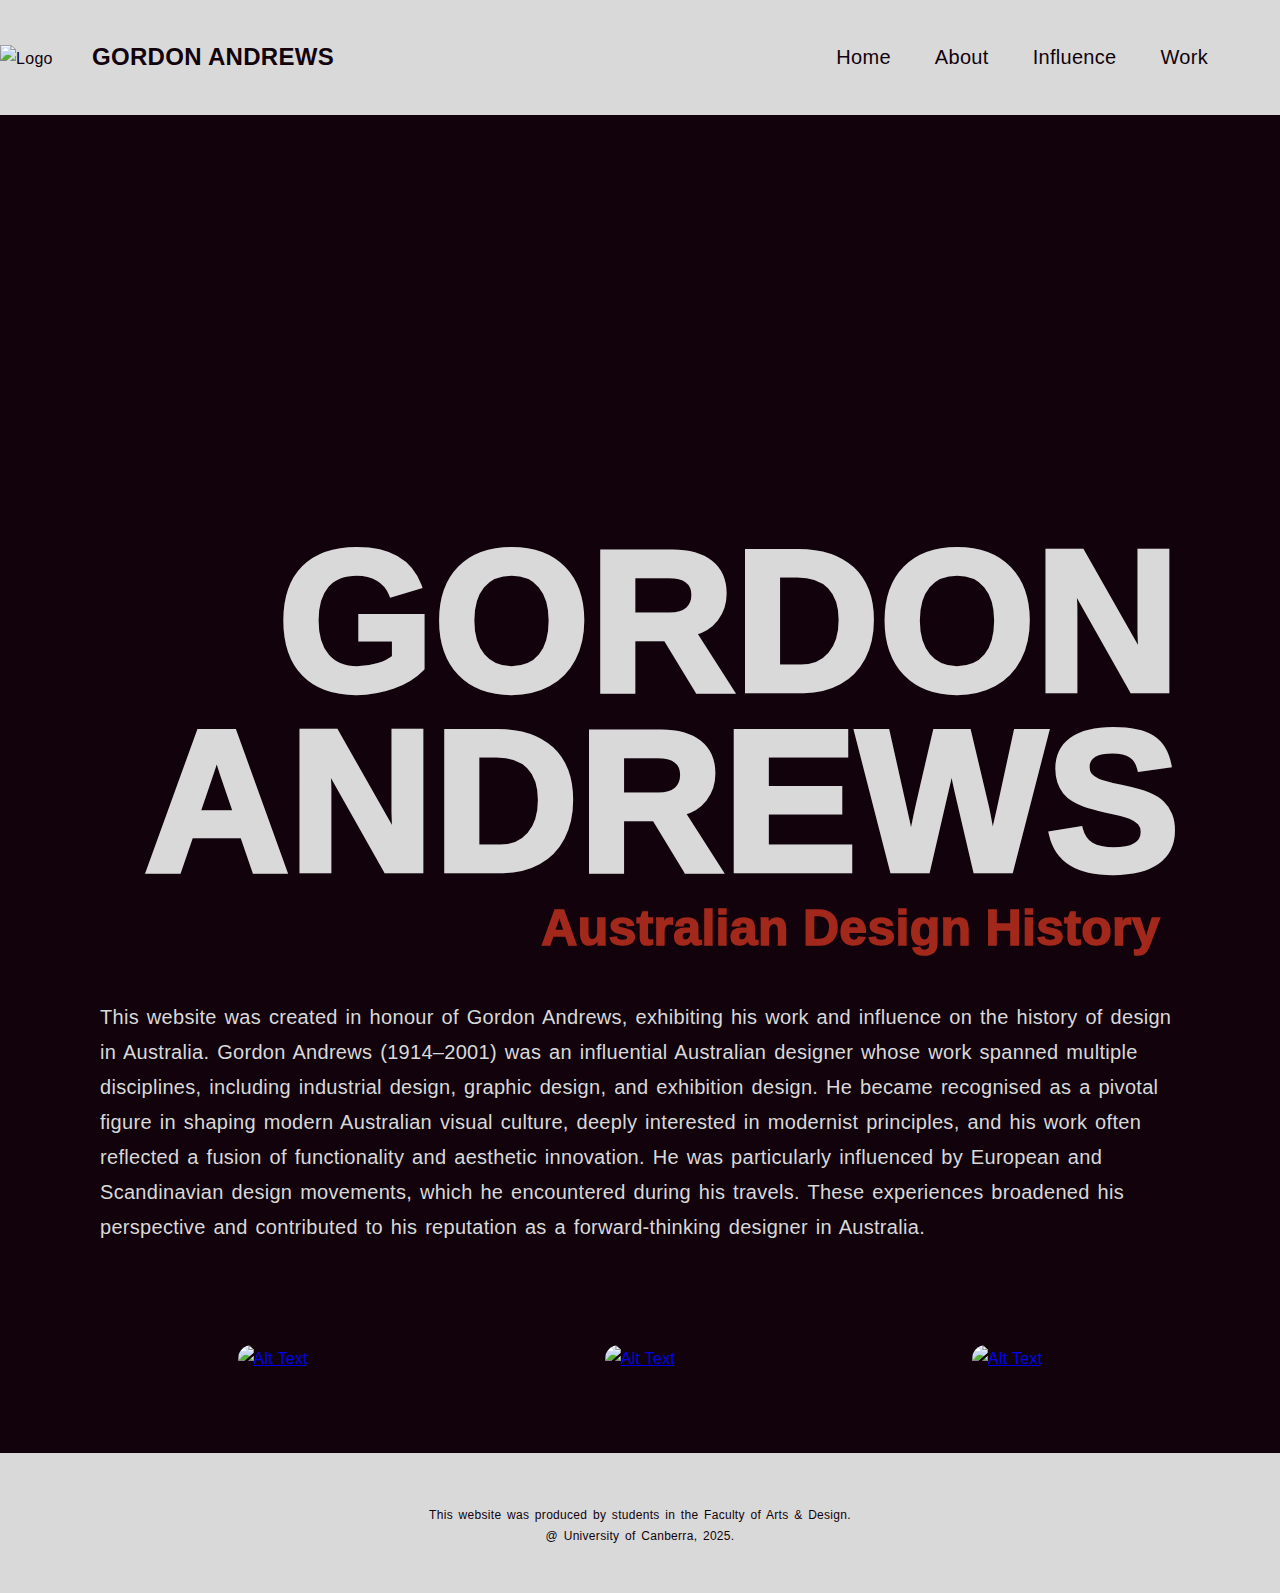
==== index.html @ c5246093 "Update index.html" ====
<!DOCTYPE html>
<html lang="en">
<head>
    <meta charset="utf-8">
    <meta name="viewport" content="width=device-width, initial-scale=1.0">
    <title>Gordon Andrews</title>

    <link rel="stylesheet" type="text/css" href="index.css">
    <script src="index.js"></script>
    <link rel="icon" type="image/x-icon" href="images/favicon.ico">
</head>

<body>

    <header>
        <img class="logo"
        width="10%"
        alt="Logo"
        src="images/logo-01.png"/>
        
        <h2>GORDON ANDREWS</h2>
    <nav>
        <ul>
            <li><a href="index.html">Home</a></li>
            <li><a href="about.html">About</a></li>
            <li><a href="influence.html">Influence</a></li>
            <li><a href="work.html">Work</a></li>
    </nav>
    </header>

    <main>
        <div class="hero">
            <img src="images/banner image.png" alt="Close-up of Australian $20 Note" class="hero-img">
            <h1>GORDON ANDREWS</h1>
            <h3>Australian Design History</h3>
        </div>

        <p>This website was created in honour of Gordon Andrews, exhibiting his work and influence on the history of design in Australia.
            Gordon Andrews (1914–2001) was an influential Australian designer whose work spanned multiple disciplines, including industrial design, graphic design, and exhibition design. He became recognised as a pivotal figure in shaping modern Australian visual culture, deeply interested in modernist principles, and his work often reflected a fusion of functionality and aesthetic innovation. He was particularly influenced by European and Scandinavian design movements, which he encountered during his travels. These experiences broadened his perspective and contributed to his reputation as a forward-thinking designer in Australia.</p>

        <!-- Thumbnails: -->
      <div class="thumbnail-grid">
        <div class="thumbnail-1">
          <figure>
            <figcaption>
              <a href="about.html">
                <img
                  src="images/20 button-01.png"
                  alt="Alt Text"
                  height="200px";
              /></a>
            </figcaption>
          </figure>
        </div>

        <div class="thumbnail-2">
          <figure>
            <figcaption>
              <a href="influence.html"
                ><img
                  src="images/5 button-01.png"
                  alt="Alt Text"
                  height="200px";
              /></a>
            </figcaption>
          </figure>
        </div>

        <div class="thumbnail-3">
          <figure>
            <figcaption>
              <a href="work.html">
                <img
                  src="images/10 button-01.png"
                  alt="Alt Text"
                  height="200px";
              /></a>
            </figcaption>
          </figure>
        </div>
      </div>

    </main>

    <footer>
        <div class="footer-content">
        <p>This website was produced by students in the Faculty of Arts & Design.</p> <p>@ University of Canberra, 2025.</p>
        </div>
    </footer>

</body>
</html>
---- index.css ----
* {
  margin: 0;
  padding: 0;
  box-sizing: border-box;
  font-family: 'Inter', sans-serif;
}

body {
  background-color: #11020B;
  color: #D9D9D9;
  font-size: 16px;
  line-height: 1.75;
  letter-spacing: 0.3px;
  display: flex;
  flex-direction: column;
}

header {
  display: flex;
  gap: 0px;
  align-items: center;
  justify-content: space-between;
  text-decoration: none;
  position: fixed;
  top: 0;
  background-color: #D9D9D9;
  color: #11020B;
  width: 100%;
  z-index: 10;
  padding: 10px 30px; /* Add some padding to header */
}

header h2 {
  align-items: left;
  text-align: left;
  flex-grow: 2;
  padding-bottom: 2px;
  margin-left: -30px;
}

.logo {
  padding: 0px;
  margin: 0px;
  margin-left: -30px;
  padding-top: 2px;
}

header li {
  align-items: right;
}

ul {
  display: flex;
  gap: 20px;
  list-style: none; 
  padding: 30px;
  font-size: 20px;
}

header a {
  text-decoration: none;
  color: #11020B;
  padding: 6px 12px;
}

header a:visited {
  color: #11020B;
}

header a:hover {
  color: #D9D9D9;
  transition: color ease 0.5s;
  text-decoration: none;
  background-color: #A3281C;
  border-radius: 14px;
  padding: 6px 12px;
}

.hero {
  position: relative;
  width: 100%;
  height: 100vh;
}

.hero-img {
  width: 100%;
  height: 92%;
  top: 0;
  object-fit: cover;
}

h1 {
  font-weight: 1000;
  font-size: 200px;
  line-height: 180px;
  text-align: right;
  margin: 0;
  margin-right: 100px;
  padding: 0;
  position: absolute;
  top: 79%;
  right: 0px;
  transform: translateY(-50%);
  color: #D9D9D9;
  z-index: 5; 
}

h3 {
  font-size: 50px;
  font-weight: 1000;
  text-align: right;
  position: absolute;
  top: calc(85% + 120px);
  right: 20px;
  color: #A3281C;
  z-index: 5;
  margin-right: 100px;
}

p{
  padding: 100px;
  font-size: 20px;
  word-spacing: 2px;
}

footer {
  background-color: #D9D9D9;
  color: #11020B;
  text-align: center;  
  padding: 20px; 
  position: relative;
  bottom: 0;
  width: 100%;  
  font-size: 14px; 
  z-index: 10;
  min-height: 140px;
}

footer p{
  padding: 0px;
  text-align: center; 
  font-size: 12px;
  line-height:auto;
}

.footer-content {
  padding: 32px;
}

html, body {
  height: 100%;
}

main {
  padding-bottom: 80px;
  flex-grow: 1;
}

.thumbnail-grid {
  display: flex;
  justify-content: space-between;
  align-items: stretch;
  padding: 0 100px;
  gap: 20px; 
  margin-top: 0px;
  padding-top: 0px;
}

.thumbnail-1, .thumbnail-3 {
  width: 32%;
  display: flex;
  justify-content: center;
  align-items: center;
  padding: 0;
  margin: 0;
}

.thumbnail-2 {
  width: 32%;
  display: flex;
  justify-content: center;
  align-items: center;
  padding: 0;
  margin: 0;
  height: 87%;
}

.thumbnail-1 img, .thumbnail-2 img, .thumbnail-3 img {
  width: 100%; 
  height: 100%;
  object-fit: cover;
  border-radius: 20px;
}
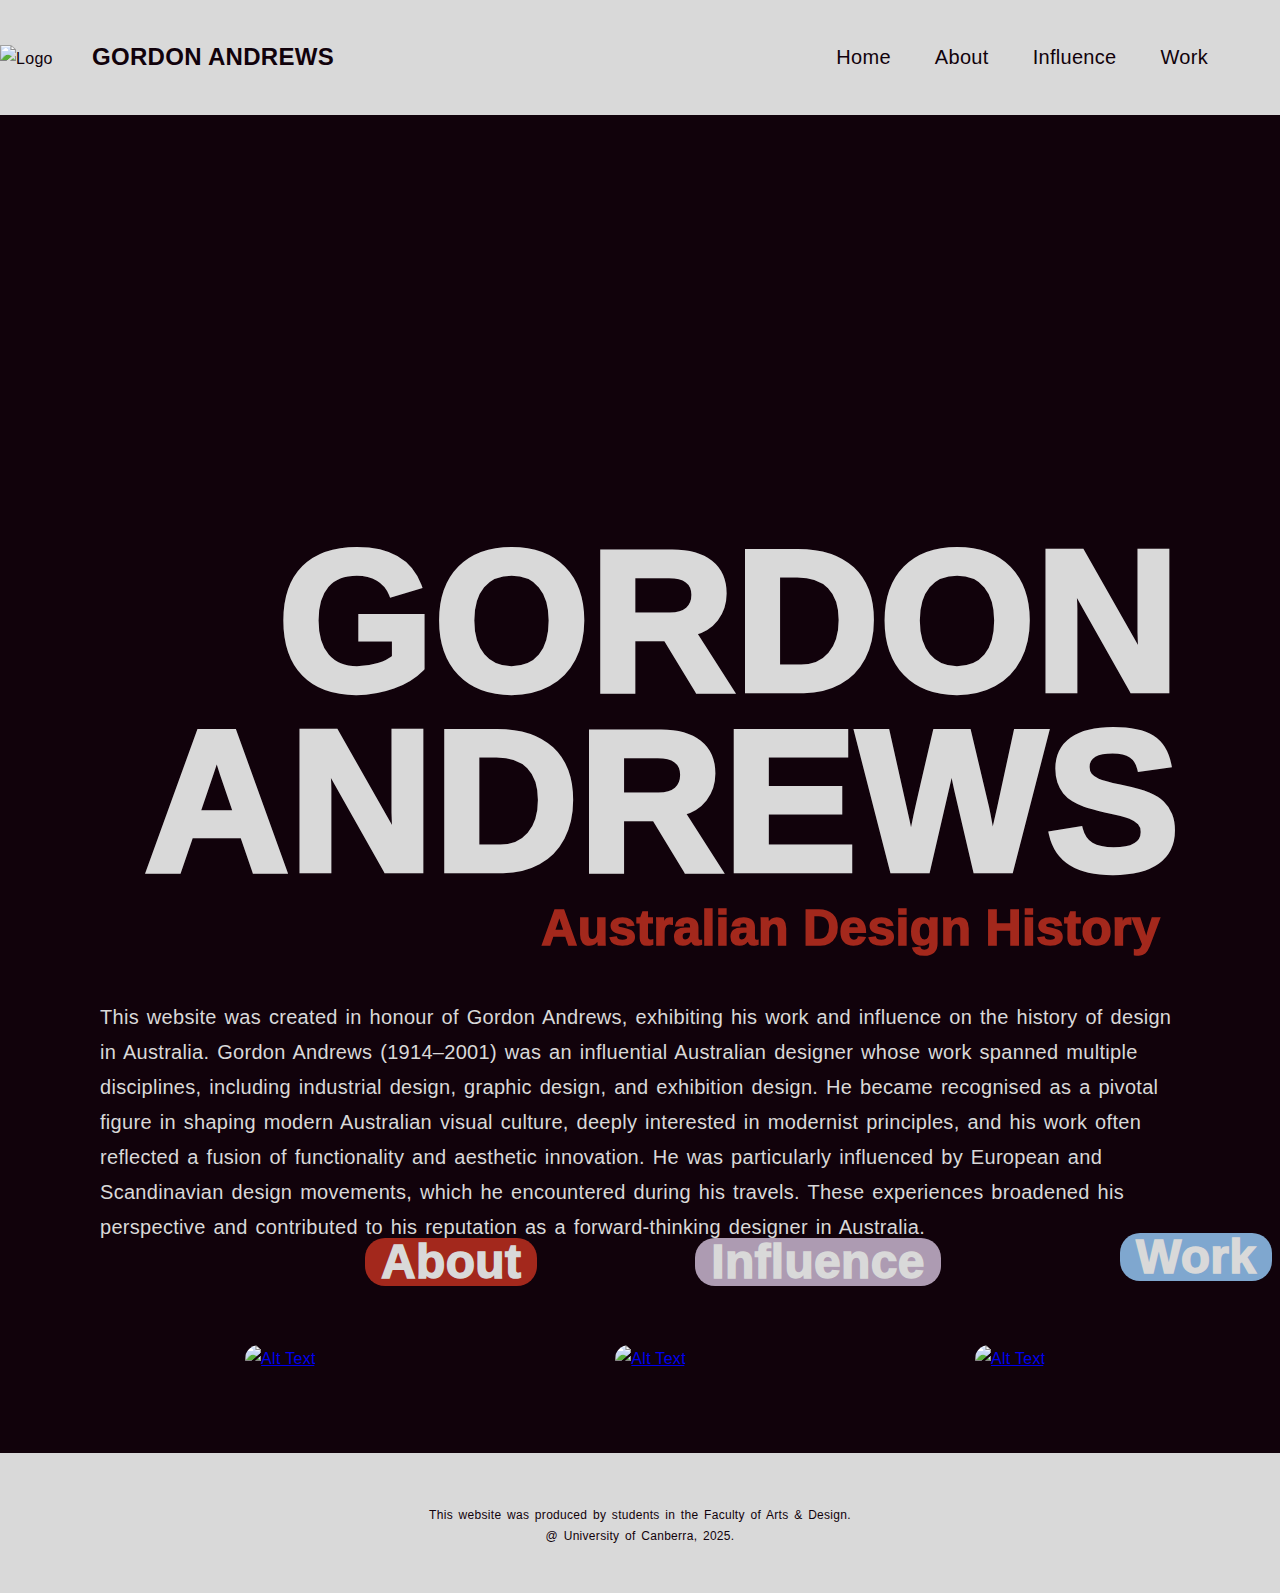
==== commit c92805b9: "Update index.html" ====
--- a/index.html
+++ b/index.html
@@ -12,21 +12,29 @@
 
 <body>
 
-    <header>
-        <img class="logo"
-        width="10%"
-        alt="Logo"
-        src="images/logo-01.png"/>
-        
-        <h2>GORDON ANDREWS</h2>
+  
+  <header>
+    <img class="logo" width="10%" alt="Logo" src="images/logo-01.png"/>
+    <h2>GORDON ANDREWS</h2>
+
+    <!-- Hamburger Menu Button -->
+    <button class="hamburger-menu" aria-label="Menu">
+        ☰
+    </button>
+
     <nav>
-        <ul>
+        <ul class="nav-links">
             <li><a href="index.html">Home</a></li>
             <li><a href="about.html">About</a></li>
             <li><a href="influence.html">Influence</a></li>
             <li><a href="work.html">Work</a></li>
+        </ul>
     </nav>
-    </header>
+</header>
+
+<!-- Link to the external menu script -->
+<script src="menu.js"></script>
+
 
     <main>
         <div class="hero">
@@ -41,43 +49,31 @@
         <!-- Thumbnails: -->
       <div class="thumbnail-grid">
         <div class="thumbnail-1">
-          <figure>
-            <figcaption>
+            <figure>
               <a href="about.html">
-                <img
-                  src="images/20 button-01.png"
-                  alt="Alt Text"
-                  height="200px";
-              /></a>
-            </figcaption>
-          </figure>
-        </div>
-
-        <div class="thumbnail-2">
-          <figure>
-            <figcaption>
-              <a href="influence.html"
-                ><img
-                  src="images/5 button-01.png"
-                  alt="Alt Text"
-                  height="200px";
-              /></a>
-            </figcaption>
-          </figure>
-        </div>
-
-        <div class="thumbnail-3">
-          <figure>
-            <figcaption>
+                <img src="images/20 button-01.png" alt="Alt Text" height="200px">
+              </a>
+              <div class="thumbnail-text1">About</div>
+            </figure>
+          </div>
+          
+          <div class="thumbnail-2">
+            <figure>
+              <a href="influence.html">
+                <img src="images/5 button-01.png" alt="Alt Text" height="200px">
+              </a>
+              <div class="thumbnail-text2">Influence</div>
+            </figure>
+          </div>
+          
+          <div class="thumbnail-3">
+            <figure>
               <a href="work.html">
-                <img
-                  src="images/10 button-01.png"
-                  alt="Alt Text"
-                  height="200px";
-              /></a>
-            </figcaption>
-          </figure>
-        </div>
+                <img src="images/10 button-01.png" alt="Alt Text" height="200px">
+              </a>
+              <div class="thumbnail-text3">Work</div>
+            </figure>
+          </div>          
       </div>
 
     </main>
--- a/index.css
+++ b/index.css
@@ -27,7 +27,7 @@
   color: #11020B;
   width: 100%;
   z-index: 10;
-  padding: 10px 30px; /* Add some padding to header */
+  padding: 10px 30px;
 }
 
 header h2 {
@@ -117,7 +117,7 @@
   margin-right: 100px;
 }
 
-p{
+p {
   padding: 100px;
   font-size: 20px;
   word-spacing: 2px;
@@ -136,11 +136,11 @@
   min-height: 140px;
 }
 
-footer p{
+footer p {
   padding: 0px;
   text-align: center; 
   font-size: 12px;
-  line-height:auto;
+  line-height: auto;
 }
 
 .footer-content {
@@ -166,7 +166,16 @@
   padding-top: 0px;
 }
 
-.thumbnail-1, .thumbnail-3 {
+.thumbnail-1 {
+  width: 34%;
+  display: flex;
+  justify-content: center;
+  align-items: center;
+  padding: 0;
+  margin: 0;
+}
+
+.thumbnail-3 {
   width: 32%;
   display: flex;
   justify-content: center;
@@ -190,5 +199,116 @@
   height: 100%;
   object-fit: cover;
   border-radius: 20px;
-}
-
+  transition: transform 0.3s ease-in-out;
+}
+
+.thumbnail-1:hover img, 
+.thumbnail-2:hover img, 
+.thumbnail-3:hover img {
+  transform: scale(1.05);
+}
+
+.thumbnail-text1 {
+  position: absolute;
+  transform: translate(120px, -135px);
+  color: #D9D9D9; 
+  font-size: 48px;
+  font-weight: 1000;
+  text-align: center;
+  pointer-events: none;
+  z-index: 10;
+  background-color: #A3281C;
+  border-radius: 20px;
+  padding: 16px;
+  line-height: 16px;
+}
+
+.thumbnail-text2 {
+  position: absolute;
+  transform: translate(80px, -135px);
+  color: #D9D9D9; 
+  font-size: 48px;
+  font-weight: 1000;
+  text-align: center;
+  pointer-events: none;
+  z-index: 10;
+  background-color: #AD9BB2;
+  border-radius: 20px;
+  padding: 16px;
+  line-height: 16px;
+}
+
+.thumbnail-text3 {
+  position: absolute;
+  transform: translate(145px, -140px);
+  color: #D9D9D9; 
+  font-size: 48px;
+  font-weight: 1000;
+  text-align: center;
+  pointer-events: none;
+  z-index: 10;
+  background-color: #7FA7CF;
+  border-radius: 20px;
+  padding: 16px;
+  line-height: 16px;
+}
+
+.hamburger-menu {
+  display: none;
+}
+
+/* ------------------------------------ MOBILE VIEW BELOW ----------------------------------------------- */
+
+@media screen and (max-width: 768px) {
+  .nav-links {
+      display: none;
+      flex-direction: column;
+      position: absolute;
+      top: 60px;
+      right: 0;
+      background-color: #D9D9D9;
+      width: 100%;
+      text-align: center;
+      padding: 10px 0;
+  }
+
+  .nav-links.active {
+      display: flex;
+  }
+
+  .hamburger-menu {
+      display: block;
+      font-size: 30px;
+      background: none;
+      border: none;
+      cursor: pointer;
+      color: #11020B;
+      position: absolute;
+      top: 5px;
+      right: 30px;
+      width: 35px;
+      height: 25px;
+  }
+
+  nav ul {
+      flex-direction: column;
+      padding: 0;
+  }
+
+  nav li {
+      padding: 15px 0;
+  }
+
+  header {
+    padding: 10px 20px;
+  }
+
+  header h2 {
+    font-size: 18px;
+    margin-left: 0;
+  }
+
+  .logo {
+    margin-left: 10px;
+  }
+}
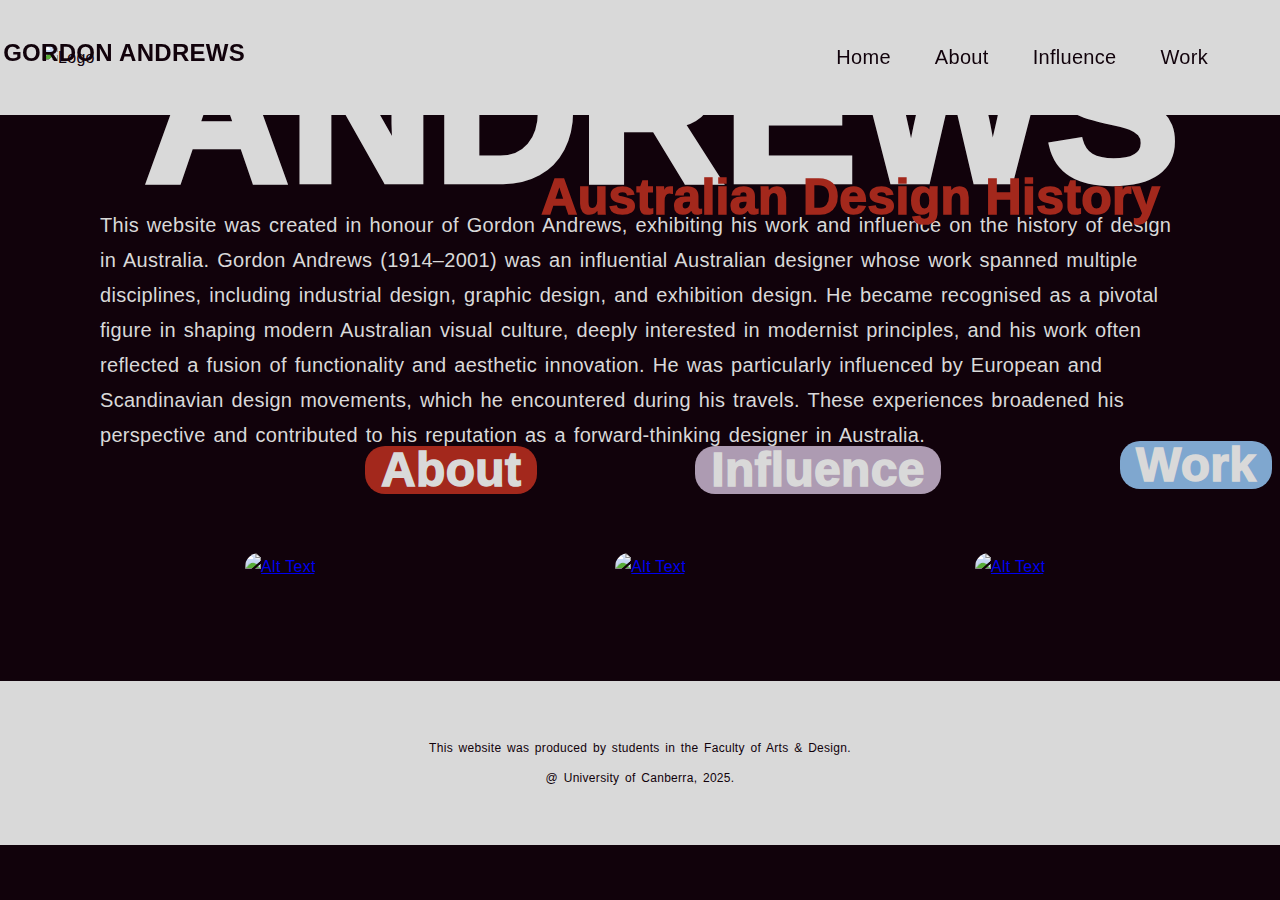
==== commit dbed0de0: "Update index.html" ====
--- a/index.html
+++ b/index.html
@@ -12,10 +12,16 @@
 
 <body>
 
+
+  <header>
   
-  <header>
-    <img class="logo" width="10%" alt="Logo" src="images/logo-01.png"/>
-    <h2>GORDON ANDREWS</h2>
+    <a href="index.html" class="logo-link">
+      <img class="logo" src="images/logo-01.png" alt="Logo">
+  </a>
+  <a href="index.html" class="logo-text-link">
+      <h2>GORDON ANDREWS</h2>
+  </a>
+  
 
     <!-- Hamburger Menu Button -->
     <button class="hamburger-menu" aria-label="Menu">
@@ -43,9 +49,15 @@
             <h3>Australian Design History</h3>
         </div>
 
+
+
+
         <p>This website was created in honour of Gordon Andrews, exhibiting his work and influence on the history of design in Australia.
             Gordon Andrews (1914–2001) was an influential Australian designer whose work spanned multiple disciplines, including industrial design, graphic design, and exhibition design. He became recognised as a pivotal figure in shaping modern Australian visual culture, deeply interested in modernist principles, and his work often reflected a fusion of functionality and aesthetic innovation. He was particularly influenced by European and Scandinavian design movements, which he encountered during his travels. These experiences broadened his perspective and contributed to his reputation as a forward-thinking designer in Australia.</p>
 
+
+
+            
         <!-- Thumbnails: -->
       <div class="thumbnail-grid">
         <div class="thumbnail-1">
--- a/index.css
+++ b/index.css
@@ -11,8 +11,7 @@
   font-size: 16px;
   line-height: 1.75;
   letter-spacing: 0.3px;
-  display: flex;
-  flex-direction: column;
+  
 }
 
 header {
@@ -30,24 +29,27 @@
   padding: 10px 30px;
 }
 
+
+
+.logo {
+  width: 100px;
+  cursor: pointer;
+  margin-left: 0;
+}
+
 header h2 {
-  align-items: left;
+  margin-left: 20px;
   text-align: left;
-  flex-grow: 2;
-  padding-bottom: 2px;
-  margin-left: -30px;
-}
-
-.logo {
-  padding: 0px;
-  margin: 0px;
-  margin-left: -30px;
-  padding-top: 2px;
-}
-
-header li {
-  align-items: right;
-}
+  font-size: 24px;
+  font-weight: bold;
+}
+
+
+.logo-link {
+  display: flex;
+  align-items: center;
+}
+
 
 ul {
   display: flex;
@@ -67,7 +69,7 @@
   color: #11020B;
 }
 
-header a:hover {
+.nav-links a:hover {
   color: #D9D9D9;
   transition: color ease 0.5s;
   text-decoration: none;
@@ -76,16 +78,45 @@
   padding: 6px 12px;
 }
 
+.logo {
+  width: 100px;
+  cursor: pointer;
+  display: block;
+}
+
+.logo-text-link {
+  text-decoration: none;
+  margin-left: -700px;
+  margin-bottom: 10px;
+}
+
+header h2 {
+  margin: 0;
+  font-size: 24px;
+  font-weight: bold;
+  cursor: pointer
+}
+
+header a:hover h2, .logo-link:hover {
+  color: #A3281C;
+  background-color: #D9D9D9;
+}
+
+header li {
+  align-items: right;
+}
+
+
 .hero {
   position: relative;
   width: 100%;
-  height: 100vh;
+  height: 100%;
 }
 
 .hero-img {
   width: 100%;
-  height: 92%;
-  top: 0;
+  height: 620px;
+  top: -10px;
   object-fit: cover;
 }
 
@@ -110,7 +141,7 @@
   font-weight: 1000;
   text-align: right;
   position: absolute;
-  top: calc(85% + 120px);
+  top: calc(85% + 130px);
   right: 20px;
   color: #A3281C;
   z-index: 5;
@@ -121,6 +152,7 @@
   padding: 100px;
   font-size: 20px;
   word-spacing: 2px;
+  margin-top: 80px;
 }
 
 footer {
@@ -128,19 +160,21 @@
   color: #11020B;
   text-align: center;  
   padding: 20px; 
+  margin-top: 100px;
   position: relative;
   bottom: 0;
   width: 100%;  
   font-size: 14px; 
   z-index: 10;
-  min-height: 140px;
+  height: auto;
 }
 
 footer p {
   padding: 0px;
+  margin-top: 0px;
   text-align: center; 
   font-size: 12px;
-  line-height: auto;
+  line-height: 30px;
 }
 
 .footer-content {
@@ -152,7 +186,7 @@
 }
 
 main {
-  padding-bottom: 80px;
+  padding-bottom: 0px;
   flex-grow: 1;
 }
 
@@ -173,6 +207,7 @@
   align-items: center;
   padding: 0;
   margin: 0;
+  position: relative;
 }
 
 .thumbnail-3 {
@@ -257,58 +292,232 @@
   display: none;
 }
 
+
+
+
+
+
 /* ------------------------------------ MOBILE VIEW BELOW ----------------------------------------------- */
 
+
+
+
+
+
 @media screen and (max-width: 768px) {
+
+main {
+  margin-bottom: 0;
+  padding-bottom: 0;
+}
+
+  .hamburger-menu {
+    display: block;
+    font-size: 30px;
+    background: none;
+    border: none;
+    cursor: pointer;
+    color: #11020B;
+    position: absolute;
+    top: 14px;
+    right: 20px;
+  }
+
+  ::-webkit-scrollbar { display: none; }
+
   .nav-links {
-      display: none;
-      flex-direction: column;
-      position: absolute;
-      top: 60px;
-      right: 0;
-      background-color: #D9D9D9;
-      width: 100%;
-      text-align: center;
-      padding: 10px 0;
-  }
-
+    display: none;
+    flex-direction: column;
+    position: absolute;
+    top: 50px;
+    right: -250px;
+    background-color: #D9D9D9;
+    width: 300px;
+    height: 100vh;
+    text-align: left;
+    padding: 20px;
+    transition: right 0.3s ease-in-out; 
+    z-index: 10;
+  }
+
+  
   .nav-links.active {
-      display: flex;
-  }
-
-  .hamburger-menu {
-      display: block;
-      font-size: 30px;
-      background: none;
-      border: none;
-      cursor: pointer;
-      color: #11020B;
-      position: absolute;
-      top: 5px;
-      right: 30px;
-      width: 35px;
-      height: 25px;
-  }
-
-  nav ul {
-      flex-direction: column;
-      padding: 0;
-  }
-
-  nav li {
-      padding: 15px 0;
-  }
-
+    display: flex;
+    right: 0;
+  }
+
+  
+  .nav-links a {
+    text-decoration: none;
+    color: #11020B;
+    font-size: 24px;
+    font-weight: 400;
+    padding: 10px;
+    line-height: 80px;
+    transition: color 0.3s ease, font-weight 0.3s ease;
+  }
+
+  
+  .nav-links a:hover {
+    background-color: #D9D9D9;
+    color: #11020B;
+  }
+
+  
+  .nav-links a:active {
+    color: #A3281C;
+    font-weight: 1000;
+  }
+
+ 
   header {
-    padding: 10px 20px;
+    padding: 20px;
+    height: 70px;
   }
 
   header h2 {
-    font-size: 18px;
-    margin-left: 0;
+    display: none;
   }
 
   .logo {
-    margin-left: 10px;
-  }
-}
+    margin-left: -18px;
+    width: 70px;
+    margin-top: 10px;
+  }
+
+  html, body {
+    overflow-x: hidden;
+    margin: 0;
+    padding: 0;
+    width: 100%;
+    height: auto;
+  }
+  
+  .hero {
+    margin: 0;
+  }
+
+  
+  .hero h1 {
+    font-size: 44px;
+    line-height: 40px;
+    margin: 0;
+    padding: 100px;
+    top: 0;
+    text-align: right;
+    align-items: center;
+    padding-top: 650px;
+    right: -80px;
+  } 
+
+ .hero h3 {
+  margin-left: 10px;
+  margin-top: 200px;
+  font-size: 14px;
+  padding: 0px;
+  top: 0;
+  padding-top: 118px;
+  right: -75px;
+ }
+  
+  .hero-img {
+    width: 100vw;
+    height: 300px;
+    object-fit: cover;
+    position: absolute;
+    top: -10px;
+    left: 0;
+    padding: 0;
+    margin: 0;
+  }
+
+  p {
+    position: relative;
+    font-size: 12px;
+    line-height: 1.7;
+    padding: 10px 22px;
+    padding-top: 380px;
+    width: 100%;
+    text-align: left;
+  }
+
+  .thumbnail-grid {
+    display: flex;
+    flex-direction: column;
+    align-items: center;
+    justify-content: center;
+    gap: 20px;
+    padding: 20px;
+    padding-top: 0px;
+    width: 55%;
+    height: auto;
+    margin: 68px;
+    margin-top: 20px;
+    padding-bottom: 0;
+    margin-bottom: 0;
+    
+  }
+  
+
+  .thumbnail-1, .thumbnail-2, .thumbnail-3 {
+    width: 200%; 
+    height: auto;
+  }
+
+  .thumbnail-3 {
+    margin-top: -28px;
+  }
+
+  .thumbnail-text1 {
+    transform: translate(90px, -80px); 
+    font-size: 18px; 
+    padding: 6px;
+    z-index: 2;
+  }
+
+  .thumbnail-text2 {
+    transform: translate(65px, -80px); 
+    font-size: 18px; 
+    padding: 6px;
+    position: relative;
+    width: 110px;
+    z-index: 2;
+  }
+
+  .thumbnail-text3 {
+    transform: translate(85px, -80px); 
+    font-size: 18px; 
+    padding: 6px; 
+    padding-bottom: 0;
+    margin-bottom: 0;
+    position: relative;
+    width: 70px;
+    z-index: 2;
+  }
+
+  footer {
+    height: 130px;
+    position: relative;
+    padding: 0px;
+    margin-top: 0px;
+    top: 20px; 
+    z-index: 9;
+  }
+  
+  footer p {
+    font-size: 8px;
+    padding: 0px;
+    line-height: 14px;
+    width: 100%; 
+    padding-top: 8px;
+    margin: 0;
+  }
+  
+  html, body {
+    height: 100%;
+    overflow-x: hidden;
+    margin: 0;
+    padding: 0;
+    width: 100%;
+  }
+}
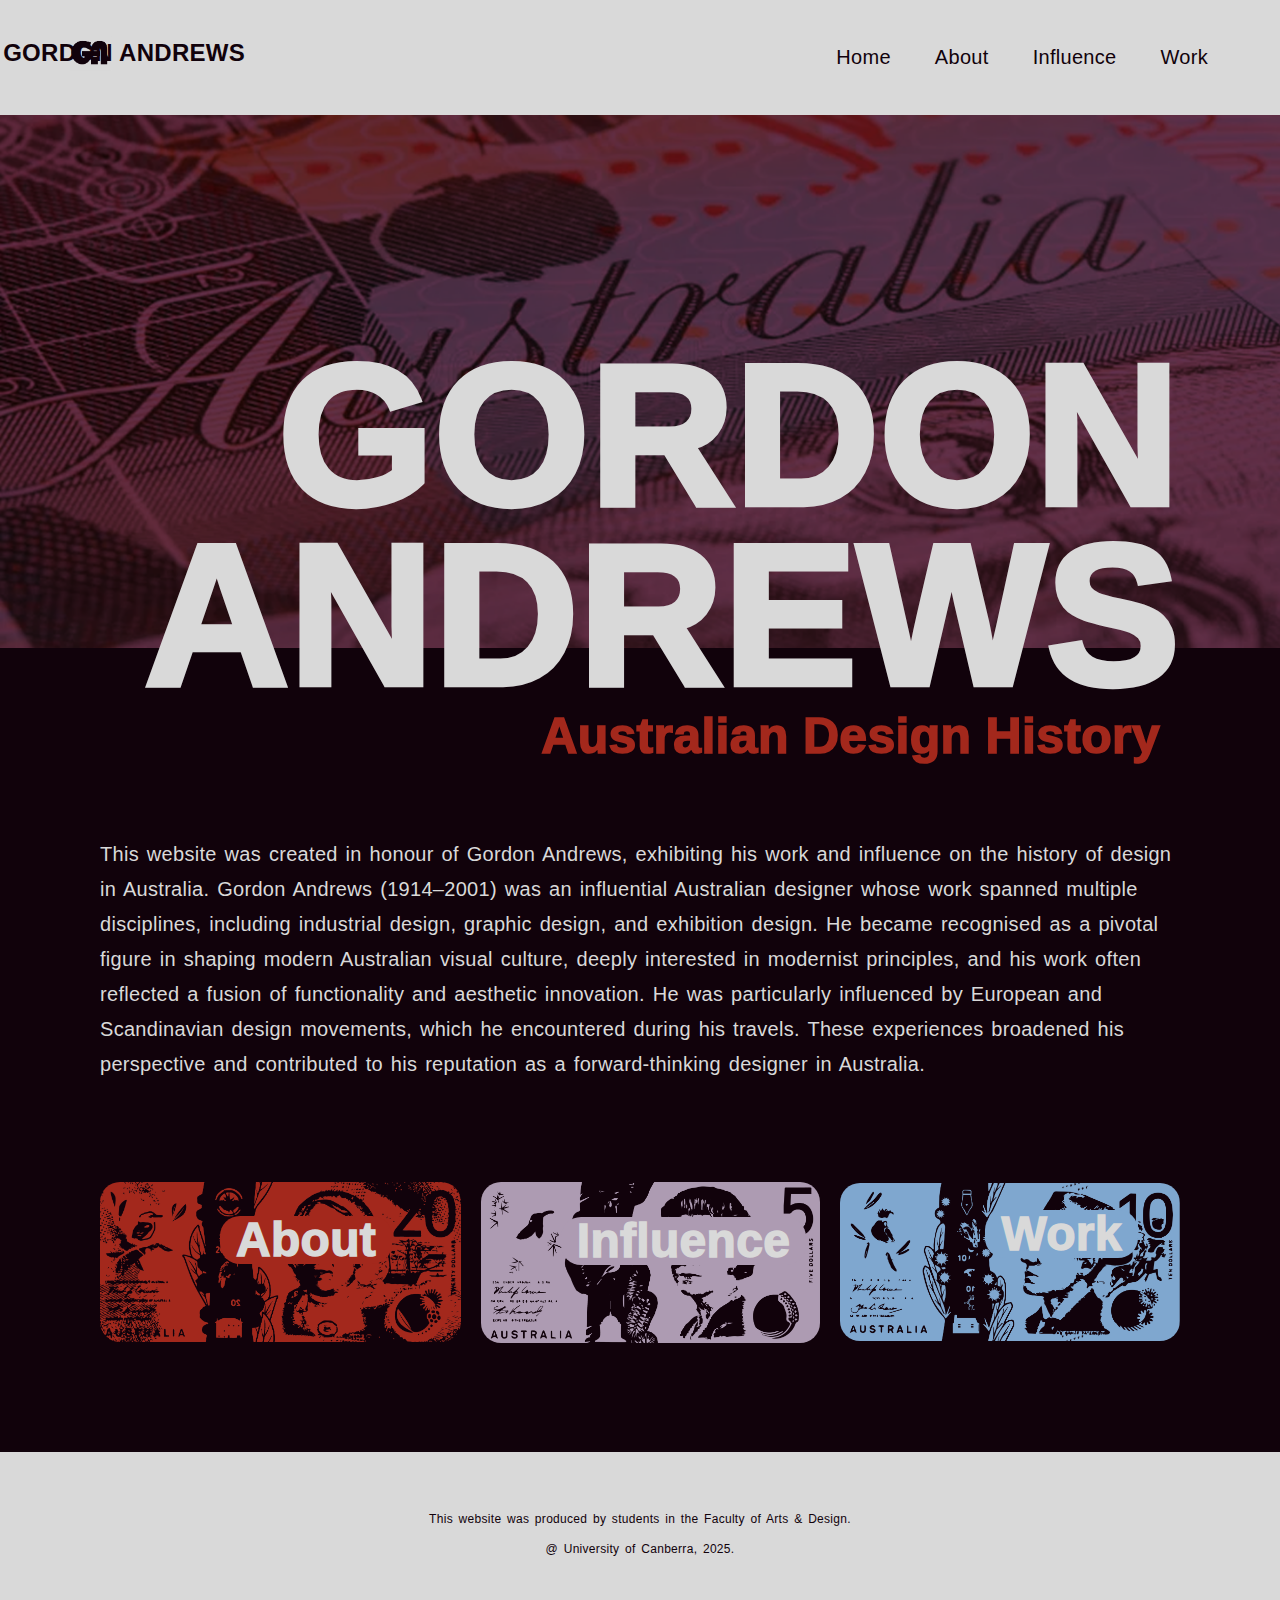
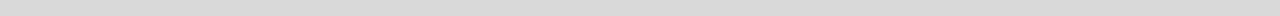
==== commit 4999466b: "Update index.html" ====
--- a/index.html
+++ b/index.html
@@ -3,11 +3,11 @@
 <head>
     <meta charset="utf-8">
     <meta name="viewport" content="width=device-width, initial-scale=1.0">
-    <title>Gordon Andrews</title>
+    <title>Gordon Andrews - Home Page</title>
 
     <link rel="stylesheet" type="text/css" href="index.css">
     <script src="index.js"></script>
-    <link rel="icon" type="image/x-icon" href="images/favicon.ico">
+    <link rel="icon" type="image/x-icon" href="images/favicon.ico">?
 </head>
 
 <body>
@@ -23,7 +23,7 @@
   </a>
   
 
-    <!-- Hamburger Menu Button -->
+   
     <button class="hamburger-menu" aria-label="Menu">
         ☰
     </button>
@@ -38,7 +38,7 @@
     </nav>
 </header>
 
-<!-- Link to the external menu script -->
+
 <script src="menu.js"></script>
 
 
--- a/index.css
+++ b/index.css
@@ -292,6 +292,181 @@
   display: none;
 }
 
+h4{
+  font-size: 100px;
+  color: #D9D9D9;
+  background-color: #A3281C;
+  border-radius: 30px;
+  width: 90%;
+  font-weight: 800;
+  text-align: center;
+  position: relative; 
+  top: 180px;
+  padding: 0px;
+  margin-left: 80px;
+  z-index: 2;
+}
+
+.hero-about-img {
+height: 200%;
+width: 100%;
+margin-top: 90px;
+position: relative;
+z-index: 1;
+}
+
+.about-text{
+  padding-top: 20px;
+}
+
+.about-text h5{
+  background-color: #A3281C;
+  font-size: 40px;
+  color: #D9D9D9;
+  border-radius: 30px;
+  font-weight: 600;
+  display: inline block;
+  max-width: fit-content;
+  padding-left: 20px;
+  padding-right: 20px;
+  margin-left: 90px;
+}
+
+.about-text p{
+  padding-top: 20px;
+  padding-bottom: 60px;
+  margin-top: 0;
+}
+
+.joankerr p{
+  background-color: #A3281C;
+  border-radius: 40px;
+  width: 870px;
+  padding: 20px;
+  margin-left: 90px;
+}
+
+.joankerr p a {
+  color: #D9D9D9;
+  text-decoration: underline;
+}
+
+.joankerr p a:visited {
+  color: #D9D9D9;
+}
+
+.joankerr p a:hover {
+  color: #D9D9D9;
+}
+
+
+.white-space{
+  background-color: #ffffff;
+  top: 0;
+  margin-top: -100px;
+  height: 200px;
+}
+
+.hero-influence-img {
+  height: 200%;
+  width: 100%;
+  margin-top: -230px;
+  position: relative;
+  z-index: 1;
+  background-color: #ffffff;
+  }
+
+.influence-header h4{
+  background-color: #AD9BB2;
+  width: 740px;
+  border-radius: 50px;
+  margin-left: 440px;
+  margin-top: 45px;
+  position: relative;
+}
+
+
+.influence-text h5{
+  background-color: #AD9BB2;
+  font-size: 40px;
+  color: #D9D9D9;
+  border-radius: 30px;
+  font-weight: 600;
+  display: inline block;
+  max-width: fit-content;
+  padding: 20px;
+  margin-left: 90px;
+  margin-bottom: 20px;
+  margin-top: 50px;
+}
+
+.influence-text p{
+  padding-top: 50px;
+  padding-bottom: 60px;
+  margin: 0;
+}
+
+
+
+.work-header{
+  width: 100vw;
+  height: 160px;
+  padding: 40px;
+  padding-bottom: 0px;
+  margin: 0;
+  background-color: none;
+
+}
+
+.work-header h4 {
+  background-color: #7FA7CF;
+  padding: 40px;
+  width: 100vw;
+  margin: 0;
+  padding-top: 100px;
+  margin-left: -50px;
+  margin-right: 35%;
+  margin-top: 0;
+  font-size: 6rem;
+  text-align: center;
+  border-radius: 0;
+  position: relative;
+  top: 0;
+  margin-bottom: 100px;
+}
+
+.gallery {
+  margin-top: 200px;
+  column-count: 3; 
+  gap: 30px;
+  padding: 60px;
+  margin-left: 40px;
+  margin-right: 40px;
+  align-items: center;
+  transition: 1s ease;
+}
+
+.gallery__item {
+  display: inline-block;
+  width: 100%;
+  margin-bottom: 30px;
+}
+
+.gallery__item img {
+  width: 100%;
+  border-radius: 8px;
+  cursor: pointer;
+}
+
+#image1 img{
+margin-top: 0px;
+margin-bottom: 0;
+padding-bottom: 0;
+}
+
+#image3 {
+margin-top: 0px;
+}
 
 
 
@@ -306,218 +481,370 @@
 
 @media screen and (max-width: 768px) {
 
-main {
-  margin-bottom: 0;
-  padding-bottom: 0;
-}
-
-  .hamburger-menu {
+
+  main {
+    margin-bottom: 0;
+    padding-bottom: 0;
+  }
+  
+    .hamburger-menu {
+      display: block;
+      font-size: 30px;
+      background: none;
+      border: none;
+      cursor: pointer;
+      color: #11020B;
+      position: absolute;
+      top: 14px;
+      right: 20px;
+    }
+  
+    ::-webkit-scrollbar { display: none; }
+  
+    .nav-links {
+      display: none;
+      flex-direction: column;
+      position: absolute;
+      top: 50px;
+      right: -250px;
+      background-color: #D9D9D9;
+      width: 300px;
+      height: 100vh;
+      text-align: left;
+      padding: 20px;
+      transition: right 0.3s ease-in-out; 
+      z-index: 10;
+    }
+  
+    
+    .nav-links.active {
+      display: flex;
+      right: 0;
+    }
+  
+    
+    .nav-links a {
+      text-decoration: none;
+      color: #11020B;
+      font-size: 24px;
+      font-weight: 400;
+      padding: 10px;
+      line-height: 80px;
+      transition: color 0.3s ease, font-weight 0.3s ease;
+    }
+  
+    
+    .nav-links a:hover {
+      background-color: #D9D9D9;
+      color: #11020B;
+    }
+  
+    
+    .nav-links a:active {
+      color: #A3281C;
+      font-weight: 1000;
+    }
+  
+   
+    header {
+      padding: 20px;
+      height: 70px;
+    }
+  
+    header h2 {
+      display: none;
+    }
+  
+    .logo {
+      margin-left: -18px;
+      width: 70px;
+      margin-top: 10px;
+    }
+  
+    html, body {
+      overflow-x: hidden;
+      margin: 0;
+      padding: 0;
+      width: 100%;
+      height: auto;
+    }
+    
+    .hero {
+      margin: 0;
+    }
+  
+    
+    .hero h1 {
+      font-size: 44px;
+      line-height: 40px;
+      margin: 0;
+      padding: 100px;
+      top: 0;
+      text-align: right;
+      align-items: center;
+      padding-top: 650px;
+      right: -80px;
+    } 
+  
+   .hero h3 {
+    margin-left: 10px;
+    margin-top: 200px;
+    font-size: 14px;
+    padding: 0px;
+    top: 0;
+    padding-top: 118px;
+    right: -75px;
+   }
+    
+    .hero-img {
+      width: 100vw;
+      height: 300px;
+      object-fit: cover;
+      position: absolute;
+      top: -10px;
+      left: 0;
+      padding: 0;
+      margin: 0;
+    }
+  
+    p {
+      position: relative;
+      font-size: 12px;
+      line-height: 1.7;
+      padding: 10px 22px;
+      padding-top: 380px;
+      width: 100%;
+      text-align: left;
+    }
+  
+    .thumbnail-grid {
+      display: flex;
+      flex-direction: column;
+      align-items: center;
+      justify-content: center;
+      gap: 20px;
+      padding: 20px;
+      padding-top: 0px;
+      width: 55%;
+      height: auto;
+      margin: 68px;
+      margin-top: 20px;
+      padding-bottom: 0;
+      margin-bottom: 0;
+      
+    }
+    
+  
+    .thumbnail-1, .thumbnail-2, .thumbnail-3 {
+      width: 200%; 
+      height: auto;
+    }
+  
+    .thumbnail-3 {
+      margin-top: -28px;
+    }
+  
+    .thumbnail-text1 {
+      transform: translate(90px, -80px); 
+      font-size: 18px; 
+      padding: 6px;
+      z-index: 2;
+    }
+  
+    .thumbnail-text2 {
+      transform: translate(65px, -80px); 
+      font-size: 18px; 
+      padding: 6px;
+      position: relative;
+      width: 110px;
+      z-index: 2;
+    }
+  
+    .thumbnail-text3 {
+      transform: translate(85px, -80px); 
+      font-size: 18px; 
+      padding: 6px; 
+      padding-bottom: 0;
+      margin-bottom: 0;
+      position: relative;
+      width: 70px;
+      z-index: 2;
+    }
+  
+    footer {
+      height: 130px;
+      position: relative;
+      padding: 0px;
+      margin-top: 0px;
+      top: 20px; 
+      z-index: 9;
+    }
+    
+    footer p {
+      font-size: 8px;
+      padding: 0px;
+      line-height: 14px;
+      width: 100%; 
+      padding-top: 8px;
+      margin: 0;
+    }
+    
+    html, body {
+      height: 100%;
+      overflow-x: hidden;
+      margin: 0;
+      padding: 0;
+      width: 100%;
+    }
+  
+  
+  /*--------------- ABOUT PAGE:---------------- */
+    
+  h4{
+   font-size: 18px;
+   padding: 0;
+   padding-left: 6px;
+   padding-right: 6px;
+   display: inline block;
+   max-width: fit-content;
+   margin-left: 20px;
+   border-radius: 8px;
+   top: 90px;
+   z-index: 8;
+  }
+  
+  .hero-about-img {
+  top: -20px;
+  }
+  
+  .about-text{
+    padding: 10px;
+    margin-right: 20px;
+    margin-left: 10px;
+    margin-bottom: 0px;
+    padding-bottom: 0px;
+  
+  }
+  
+  .about-text h5{
+    font-size: 14px;
+    margin-left: 20px;
+    border-radius: 8px;
+  }
+  
+  .about-text p{
+   margin-left: 10px;
+  }
+  
+  .joankerr p {
+    margin-left: 50px;
+    margin-top: 0;
+    font-size: 10px;
+    padding: 20px;
+    margin-bottom: 40px;
+    width: 200px;
+    color: #D9D9D9;
+  }
+  
+  /*--------------- INFLUENCE PAGE:---------------- */
+   
+  .white-space {
+    height: 100px;
+    margin-top: -10px;
+  }
+  
+  .hero-influence-img {
+    height: auto;
+    margin-top: -5%;
+  }
+  
+  .influence-header h4{
+    width: 90%;
+    height: auto;
+    margin-left: auto;
+    margin-right: auto;
+    text-align: center;
+    font-size: 20px;
+    padding: 4px;
+    margin-top: 30px;
+    padding-left: 10px;
+    padding-right: 10px;
+    margin-top: -25px;
+    border-radius: 8px;
+  }
+  
+  .influence-text h5 {
+    font-size: 14px;
+    padding: 8px;
+    margin-left: 20px;
+    margin-right: 80px;
+    margin-top: 20px;
+    text-align: left;
     display: block;
-    font-size: 30px;
-    background: none;
-    border: none;
+    border-radius: 8px;
+  }
+  
+  .influence-text p {
+    padding-top: 8px;
+    padding-bottom: 30px;
+    text-align: left;
+  }
+  
+  
+  /*--------------- WORK PAGE:---------------- */
+  
+  .work-header{
+    width: 100vw;
+    height: 160px;
+    padding: 0;
+    padding-bottom: 30px;
+    margin: 0;
+    background-color: #7FA7CF;
+  
+  }
+  
+  .work-header h4 {
+    background-color: #7FA7CF;
+    padding: 20px;
+    padding-bottom: 0px;
+    width: 100vw;
+    margin: 0;
+    padding-top: 0;
+    margin-left: 33%;
+    margin-right: 35%;
+    font-size: 2rem;
+    text-align: center;
+    border-radius: 0;
+    position: relative;
+  }
+
+  .gallery {
+    column-count: 2; 
+    column-gap: 18px;
+    padding: 20px;
+}
+
+.gallery__item {
+    display: inline-block;
+    width: 100%;
+    margin-bottom: 10px;
+}
+
+.gallery__item img {
+    width: 100%;
+    border-radius: 8px;
     cursor: pointer;
-    color: #11020B;
-    position: absolute;
-    top: 14px;
-    right: 20px;
-  }
-
-  ::-webkit-scrollbar { display: none; }
-
-  .nav-links {
-    display: none;
-    flex-direction: column;
-    position: absolute;
-    top: 50px;
-    right: -250px;
-    background-color: #D9D9D9;
-    width: 300px;
-    height: 100vh;
-    text-align: left;
-    padding: 20px;
-    transition: right 0.3s ease-in-out; 
-    z-index: 10;
-  }
-
-  
-  .nav-links.active {
-    display: flex;
-    right: 0;
-  }
-
-  
-  .nav-links a {
-    text-decoration: none;
-    color: #11020B;
-    font-size: 24px;
-    font-weight: 400;
-    padding: 10px;
-    line-height: 80px;
-    transition: color 0.3s ease, font-weight 0.3s ease;
-  }
-
-  
-  .nav-links a:hover {
-    background-color: #D9D9D9;
-    color: #11020B;
-  }
-
-  
-  .nav-links a:active {
-    color: #A3281C;
-    font-weight: 1000;
-  }
-
- 
-  header {
-    padding: 20px;
-    height: 70px;
-  }
-
-  header h2 {
-    display: none;
-  }
-
-  .logo {
-    margin-left: -18px;
-    width: 70px;
-    margin-top: 10px;
-  }
-
-  html, body {
-    overflow-x: hidden;
-    margin: 0;
-    padding: 0;
-    width: 100%;
-    height: auto;
-  }
-  
-  .hero {
-    margin: 0;
-  }
-
-  
-  .hero h1 {
-    font-size: 44px;
-    line-height: 40px;
-    margin: 0;
-    padding: 100px;
-    top: 0;
-    text-align: right;
-    align-items: center;
-    padding-top: 650px;
-    right: -80px;
-  } 
-
- .hero h3 {
-  margin-left: 10px;
-  margin-top: 200px;
-  font-size: 14px;
-  padding: 0px;
-  top: 0;
-  padding-top: 118px;
-  right: -75px;
- }
-  
-  .hero-img {
-    width: 100vw;
-    height: 300px;
-    object-fit: cover;
-    position: absolute;
-    top: -10px;
-    left: 0;
-    padding: 0;
-    margin: 0;
-  }
-
-  p {
-    position: relative;
-    font-size: 12px;
-    line-height: 1.7;
-    padding: 10px 22px;
-    padding-top: 380px;
-    width: 100%;
-    text-align: left;
-  }
-
-  .thumbnail-grid {
-    display: flex;
-    flex-direction: column;
-    align-items: center;
-    justify-content: center;
-    gap: 20px;
-    padding: 20px;
-    padding-top: 0px;
-    width: 55%;
-    height: auto;
-    margin: 68px;
-    margin-top: 20px;
-    padding-bottom: 0;
-    margin-bottom: 0;
-    
-  }
-  
-
-  .thumbnail-1, .thumbnail-2, .thumbnail-3 {
-    width: 200%; 
-    height: auto;
-  }
-
-  .thumbnail-3 {
-    margin-top: -28px;
-  }
-
-  .thumbnail-text1 {
-    transform: translate(90px, -80px); 
-    font-size: 18px; 
-    padding: 6px;
-    z-index: 2;
-  }
-
-  .thumbnail-text2 {
-    transform: translate(65px, -80px); 
-    font-size: 18px; 
-    padding: 6px;
-    position: relative;
-    width: 110px;
-    z-index: 2;
-  }
-
-  .thumbnail-text3 {
-    transform: translate(85px, -80px); 
-    font-size: 18px; 
-    padding: 6px; 
-    padding-bottom: 0;
-    margin-bottom: 0;
-    position: relative;
-    width: 70px;
-    z-index: 2;
-  }
-
-  footer {
-    height: 130px;
-    position: relative;
-    padding: 0px;
-    margin-top: 0px;
-    top: 20px; 
-    z-index: 9;
-  }
-  
-  footer p {
-    font-size: 8px;
-    padding: 0px;
-    line-height: 14px;
-    width: 100%; 
-    padding-top: 8px;
-    margin: 0;
-  }
-  
-  html, body {
-    height: 100%;
-    overflow-x: hidden;
-    margin: 0;
-    padding: 0;
-    width: 100%;
-  }
-}
+    transition: 0.3s ease-in-out;
+}
+
+#image1 img{
+ margin-top: 0px;
+ margin-bottom: 0;
+ padding-bottom: 0;
+}
+
+#image3 {
+  margin-top: -60px;
+}
+
+}
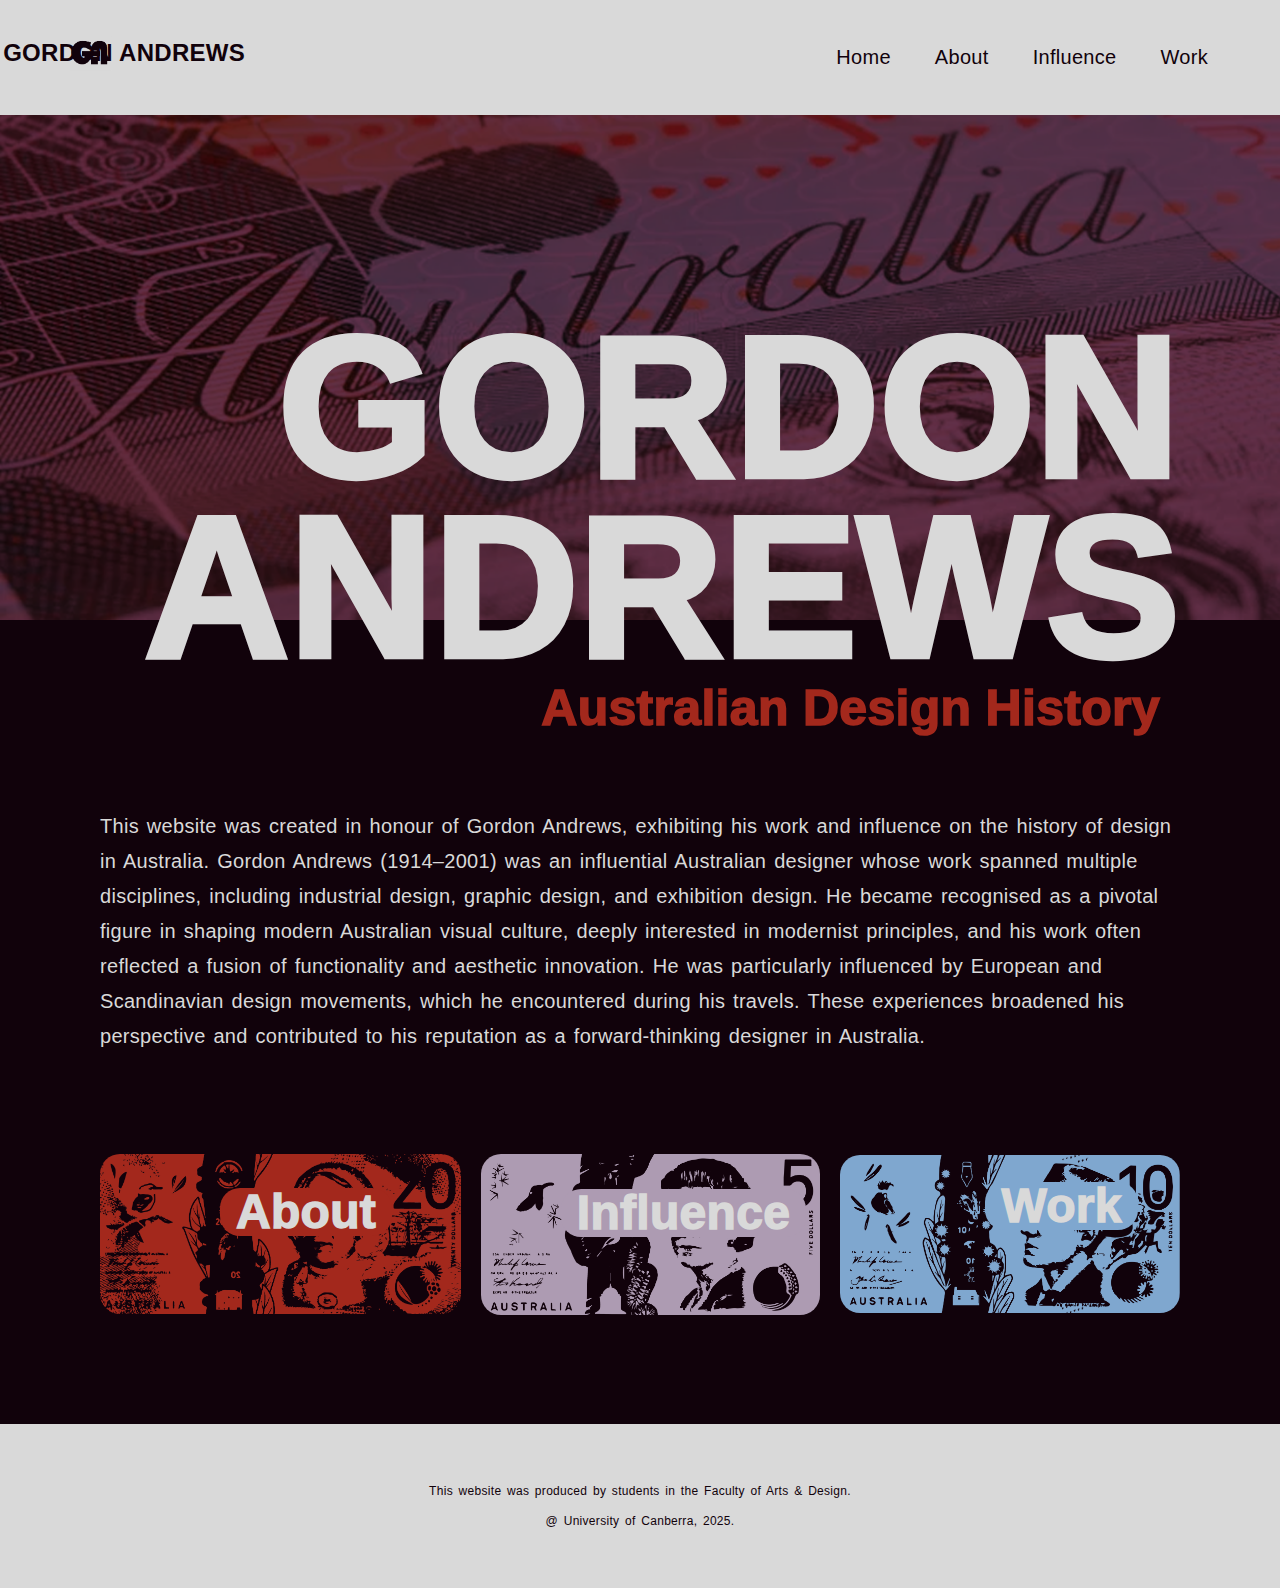
==== commit c3f03b92: "Update index.html" ====
--- a/index.html
+++ b/index.html
@@ -7,7 +7,7 @@
 
     <link rel="stylesheet" type="text/css" href="index.css">
     <script src="index.js"></script>
-    <link rel="icon" type="image/x-icon" href="images/favicon.ico">?
+    <link rel="icon" type="image/x-icon" href="images/favicon.ico?">
 </head>
 
 <body>
